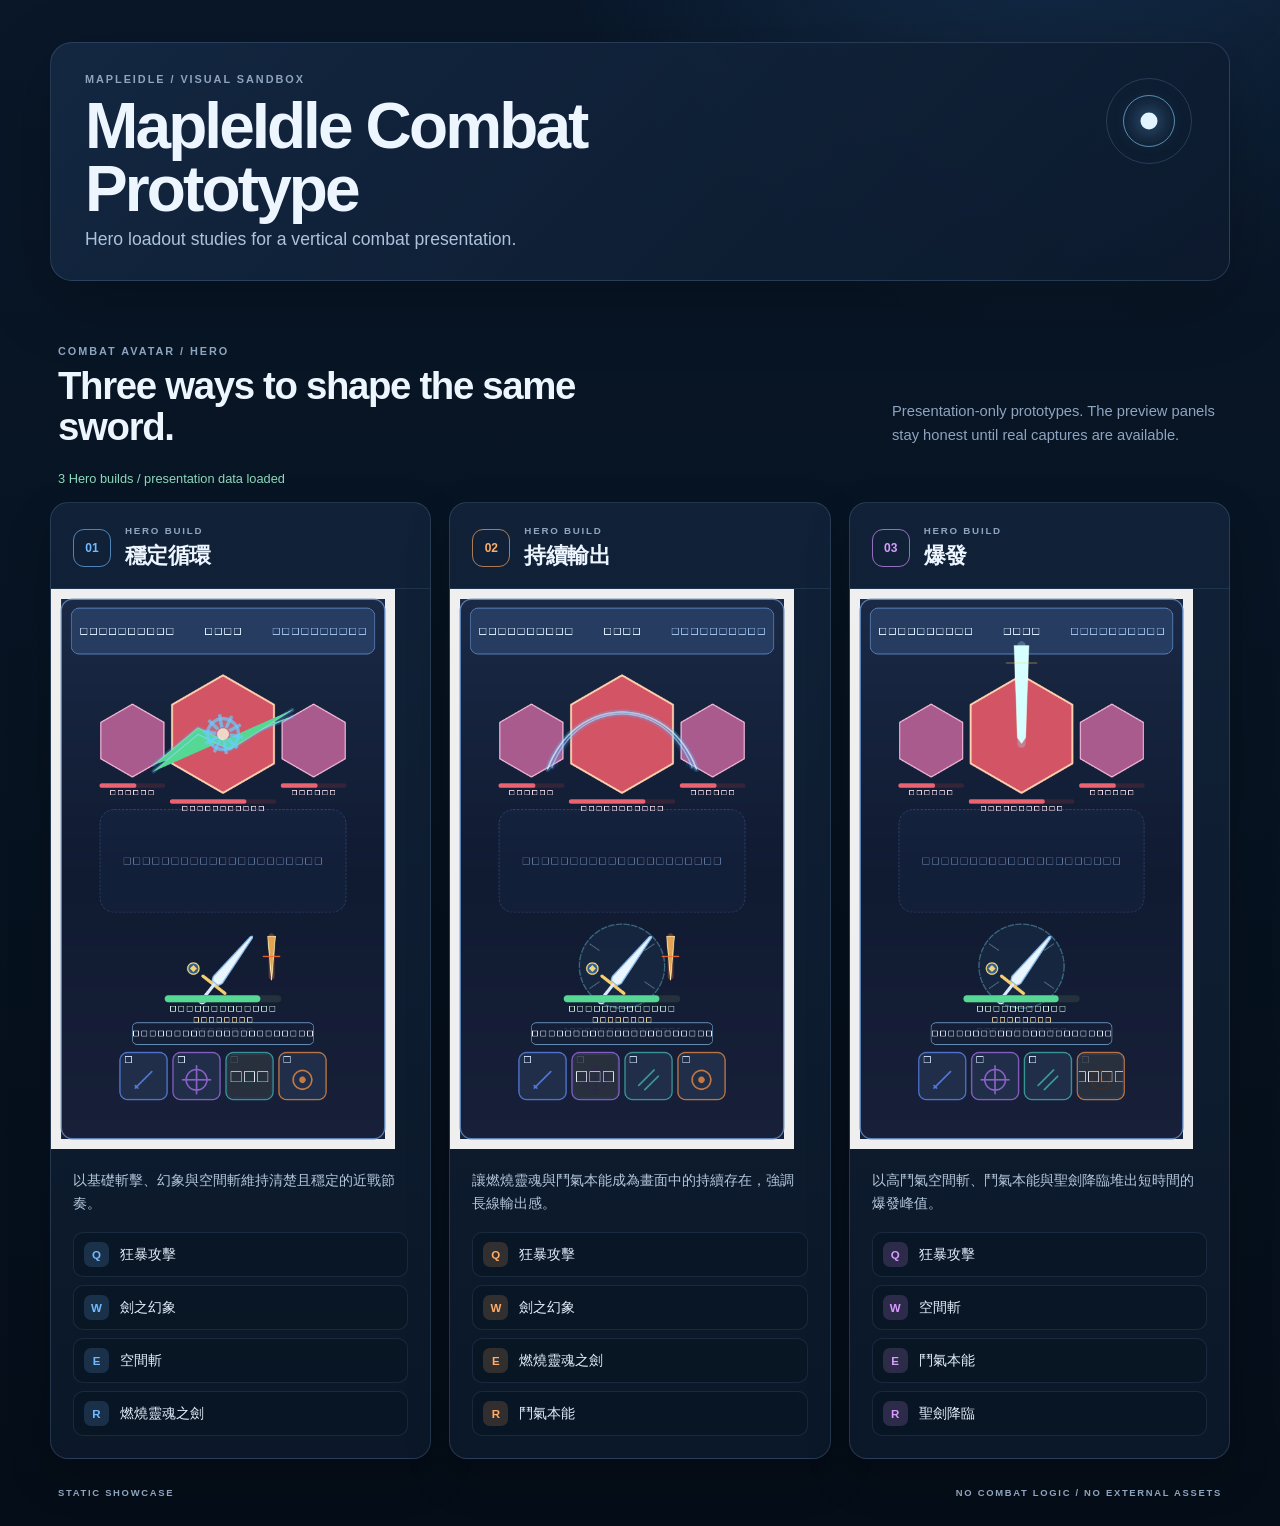
==== showcase/index.html @ f29780d3 "feat: add hero sandbox showcase and capture pipeline" ====
<!doctype html>
<html lang="zh-Hant">
  <head>
    <meta charset="utf-8">
    <meta name="viewport" content="width=device-width, initial-scale=1">
    <meta name="theme-color" content="#081321">
    <title>MapleIdle Combat Prototype</title>
    <link rel="stylesheet" href="./style.css">
  </head>
  <body>
    <main class="page-shell">
      <header class="site-header">
        <div>
          <p class="eyebrow">MAPLEIDLE / VISUAL SANDBOX</p>
          <h1>MapleIdle Combat Prototype</h1>
          <p class="lede">Hero loadout studies for a vertical combat presentation.</p>
        </div>
        <div class="header-mark" aria-hidden="true">
          <span class="mark-core"></span>
          <span class="mark-ring mark-ring-one"></span>
          <span class="mark-ring mark-ring-two"></span>
        </div>
      </header>

      <section class="showcase-intro" aria-labelledby="hero-heading">
        <div>
          <p class="section-kicker">COMBAT AVATAR / HERO</p>
          <h2 id="hero-heading">Three ways to shape the same sword.</h2>
        </div>
        <p class="intro-copy">Presentation-only prototypes. The preview panels stay honest until real captures are available.</p>
      </section>

      <p id="load-state" class="load-state" role="status">Loading build data…</p>
      <section id="build-grid" class="build-grid" aria-live="polite"></section>

      <footer class="site-footer">
        <span>STATIC SHOWCASE</span>
        <span>NO COMBAT LOGIC / NO EXTERNAL ASSETS</span>
      </footer>
    </main>

    <noscript>This showcase needs JavaScript enabled to load the Hero build data.</noscript>
    <script>
      const grid = document.querySelector("#build-grid");
      const loadState = document.querySelector("#load-state");

      function escapeHtml(value) {
        return String(value)
          .replaceAll("&", "&amp;")
          .replaceAll("<", "&lt;")
          .replaceAll(">", "&gt;")
          .replaceAll('"', "&quot;")
          .replaceAll("'", "&#039;");
      }

      function buildCard(build, index) {
        const titleId = `build-title-${index}`;
        const preview = build.preview || {};
        const previewPath = preview.path || "";
        const previewLabel = preview.label || "Preview capture pending";
        const skills = build.skills.map((skill) => `
          <li class="skill-row">
            <span class="skill-slot">${escapeHtml(skill.slot)}</span>
            <span class="skill-name">${escapeHtml(skill.name)}</span>
          </li>
        `).join("");

        const card = document.createElement("article");
        card.className = "build-card";
        card.style.setProperty("--accent", build.accent || "#75b8ff");
        card.setAttribute("aria-labelledby", titleId);
        card.innerHTML = `
          <div class="card-heading">
            <span class="build-index">0${index + 1}</span>
            <div>
              <p class="card-kicker">HERO BUILD</p>
              <h3 id="${titleId}">${escapeHtml(build.name)}</h3>
            </div>
          </div>
          <div class="preview-frame">
            <div class="preview-grid" aria-hidden="true"></div>
            ${previewPath
              ? `<img class="preview-image" src="${escapeHtml(previewPath)}" alt="${escapeHtml(build.name)} preview">
                 <div class="preview-placeholder preview-fallback" hidden>
                   <span class="preview-label">${escapeHtml(previewLabel)}</span>
                   <span class="preview-note">STATIC PREVIEW AREA</span>
                 </div>`
              : `<div class="preview-placeholder preview-fallback">
                   <span class="preview-label">${escapeHtml(previewLabel)}</span>
                   <span class="preview-note">STATIC PREVIEW AREA</span>
                 </div>`}
          </div>
          <div class="card-body">
            <p class="build-summary">${escapeHtml(build.summary)}</p>
            <ul class="skill-list" aria-label="${escapeHtml(build.name)} skills">${skills}</ul>
          </div>
        `;
        const previewImage = card.querySelector(".preview-image");
        const fallback = card.querySelector(".preview-fallback");
        if (previewImage && fallback) {
          previewImage.addEventListener("error", () => {
            previewImage.hidden = true;
            fallback.hidden = false;
          });
        }
        return card;
      }

      async function loadBuilds() {
        try {
          const response = await fetch("./data/hero.json", { cache: "no-store" });
          if (!response.ok) throw new Error(`HTTP ${response.status}`);
          const data = await response.json();
          if (!Array.isArray(data.builds)) throw new Error("Invalid build data");
          grid.replaceChildren(...data.builds.map(buildCard));
          loadState.textContent = `${data.builds.length} Hero builds / presentation data loaded`;
          loadState.classList.add("is-loaded");
        } catch (error) {
          loadState.textContent = "Build data could not be loaded.";
          loadState.classList.add("is-error");
          console.error("Showcase data load failed", error);
        }
      }

      loadBuilds();
    </script>
  </body>
</html>
---- showcase/style.css ----
:root {
  color-scheme: dark;
  --ink: #edf5ff;
  --muted: #8ea4bf;
  --panel: #101e31;
  --panel-raised: #142842;
  --line: rgba(133, 174, 220, 0.2);
  --page: #071321;
}

* {
  box-sizing: border-box;
}

html {
  min-width: 0;
  background: var(--page);
}

body {
  min-width: 0;
  margin: 0;
  overflow-x: hidden;
  background:
    radial-gradient(circle at 82% -12%, rgba(53, 111, 173, 0.28), transparent 32rem),
    linear-gradient(180deg, #091729 0%, var(--page) 48%, #050d18 100%);
  color: var(--ink);
  font-family: "Segoe UI", "Noto Sans TC", Arial, sans-serif;
}

button,
a {
  font: inherit;
}

.page-shell {
  width: min(1180px, calc(100% - 40px));
  margin: 0 auto;
  padding: 42px 0 28px;
}

.site-header {
  display: flex;
  align-items: flex-start;
  justify-content: space-between;
  gap: 28px;
  padding: 30px 34px;
  border: 1px solid var(--line);
  border-radius: 22px;
  background: linear-gradient(135deg, rgba(20, 40, 66, 0.95), rgba(12, 26, 45, 0.88));
  box-shadow: 0 20px 70px rgba(0, 0, 0, 0.24);
}

.eyebrow,
.section-kicker,
.card-kicker,
.preview-note,
.site-footer {
  margin: 0;
  color: var(--muted);
  font-size: 0.68rem;
  font-weight: 700;
  letter-spacing: 0.18em;
  text-transform: uppercase;
}

h1,
h2,
h3,
p {
  margin-top: 0;
}

h1 {
  max-width: 760px;
  margin: 10px 0 9px;
  font-size: clamp(2rem, 5vw, 4.25rem);
  line-height: 0.98;
  letter-spacing: -0.045em;
}

.lede {
  margin-bottom: 0;
  color: #aec2dc;
  font-size: clamp(0.95rem, 1.8vw, 1.1rem);
}

.header-mark {
  position: relative;
  flex: 0 0 92px;
  width: 92px;
  height: 92px;
  margin-top: 2px;
}

.mark-core,
.mark-ring {
  position: absolute;
  inset: 50% auto auto 50%;
  display: block;
  border-radius: 50%;
  transform: translate(-50%, -50%);
}

.mark-core {
  width: 17px;
  height: 17px;
  background: #e4f4ff;
  box-shadow: 0 0 24px #79c7ff;
}

.mark-ring {
  border: 1px solid rgba(133, 210, 255, 0.6);
}

.mark-ring-one {
  width: 52px;
  height: 52px;
}

.mark-ring-two {
  width: 86px;
  height: 86px;
  border-color: rgba(133, 174, 220, 0.22);
}

.showcase-intro {
  display: flex;
  align-items: end;
  justify-content: space-between;
  gap: 28px;
  padding: 64px 8px 24px;
}

.showcase-intro h2 {
  max-width: 620px;
  margin: 9px 0 0;
  font-size: clamp(1.55rem, 3vw, 2.5rem);
  line-height: 1.05;
  letter-spacing: -0.035em;
}

.intro-copy {
  max-width: 330px;
  margin: 0;
  color: var(--muted);
  font-size: 0.92rem;
  line-height: 1.6;
}

.load-state {
  min-height: 1.2em;
  margin: 0 8px 16px;
  color: #8ba6c3;
  font-size: 0.8rem;
}

.load-state.is-loaded {
  color: #8dd8bb;
}

.load-state.is-error {
  color: #ff9c9c;
}

.build-grid {
  display: grid;
  grid-template-columns: repeat(3, minmax(0, 1fr));
  gap: 18px;
}

.build-card {
  --accent: #75b8ff;
  min-width: 0;
  overflow: hidden;
  border: 1px solid var(--line);
  border-radius: 18px;
  background: linear-gradient(180deg, rgba(17, 34, 57, 0.98), rgba(11, 24, 41, 0.98));
  box-shadow: 0 18px 45px rgba(0, 0, 0, 0.18);
}

.card-heading {
  display: flex;
  align-items: center;
  gap: 14px;
  padding: 22px 22px 18px;
  border-bottom: 1px solid rgba(133, 174, 220, 0.13);
}

.build-index {
  display: grid;
  width: 38px;
  height: 38px;
  flex: 0 0 38px;
  place-items: center;
  border: 1px solid color-mix(in srgb, var(--accent) 65%, transparent);
  border-radius: 11px;
  color: var(--accent);
  font-size: 0.75rem;
  font-weight: 800;
}

.card-kicker {
  margin-bottom: 5px;
  font-size: 0.61rem;
}

.card-heading h3 {
  margin: 0;
  font-size: 1.35rem;
  letter-spacing: -0.025em;
}

.preview-frame {
  position: relative;
  display: grid;
  aspect-ratio: 540 / 880;
  max-height: 560px;
  place-items: center;
  isolation: isolate;
  overflow: hidden;
  background:
    linear-gradient(180deg, rgba(9, 22, 38, 0.1), rgba(6, 15, 27, 0.72)),
    radial-gradient(circle at 50% 46%, color-mix(in srgb, var(--accent) 17%, transparent), transparent 45%),
    #0a1728;
}

.preview-image {
  display: block;
  width: 100%;
  height: 100%;
  object-fit: contain;
}

.preview-grid {
  position: absolute;
  inset: 0;
  z-index: -1;
  opacity: 0.38;
  background-image:
    linear-gradient(rgba(146, 196, 238, 0.1) 1px, transparent 1px),
    linear-gradient(90deg, rgba(146, 196, 238, 0.1) 1px, transparent 1px);
  background-size: 28px 28px;
  mask-image: linear-gradient(180deg, transparent, #000 28%, #000 72%, transparent);
}

.preview-placeholder {
  display: grid;
  gap: 9px;
  padding: 18px;
  color: #dbeeff;
  text-align: center;
}

.preview-label {
  color: var(--accent);
  font-size: 1.05rem;
  font-weight: 700;
}

.card-body {
  padding: 20px 22px 22px;
}

.build-summary {
  min-height: 3.1em;
  margin-bottom: 18px;
  color: #b5c7dc;
  font-size: 0.9rem;
  line-height: 1.55;
}

.skill-list {
  display: grid;
  gap: 8px;
  padding: 0;
  margin: 0;
  list-style: none;
}

.skill-row {
  display: flex;
  align-items: center;
  gap: 11px;
  min-width: 0;
  padding: 9px 10px;
  border: 1px solid rgba(133, 174, 220, 0.13);
  border-radius: 10px;
  background: rgba(8, 19, 33, 0.48);
}

.skill-slot {
  display: grid;
  width: 25px;
  height: 25px;
  flex: 0 0 25px;
  place-items: center;
  border-radius: 7px;
  background: color-mix(in srgb, var(--accent) 17%, transparent);
  color: var(--accent);
  font-size: 0.72rem;
  font-weight: 800;
}

.skill-name {
  min-width: 0;
  overflow: hidden;
  color: #e4effd;
  font-size: 0.9rem;
  text-overflow: ellipsis;
  white-space: nowrap;
}

.site-footer {
  display: flex;
  justify-content: space-between;
  gap: 20px;
  padding: 28px 8px 0;
  font-size: 0.59rem;
}

noscript {
  display: block;
  width: min(1180px, calc(100% - 40px));
  margin: 12px auto;
  color: #ffb2b2;
}

@media (max-width: 960px) {
  .build-grid {
    grid-template-columns: repeat(2, minmax(0, 1fr));
  }
}

@media (max-width: 640px) {
  .page-shell {
    width: min(calc(100% - 24px), 520px);
    padding-top: 18px;
  }

  .site-header {
    min-height: 210px;
    padding: 24px 22px;
  }

  .header-mark {
    position: absolute;
    right: 30px;
    top: 26px;
    opacity: 0.68;
    transform: scale(0.72);
    transform-origin: top right;
  }

  .site-header h1,
  .site-header .lede {
    max-width: 78%;
  }

  .showcase-intro {
    display: block;
    padding: 42px 4px 22px;
  }

  .intro-copy {
    margin-top: 16px;
  }

  .build-grid {
    grid-template-columns: minmax(0, 1fr);
  }

  .preview-frame {
    max-height: 560px;
  }

  .site-footer {
    display: grid;
    gap: 8px;
    line-height: 1.4;
  }
}
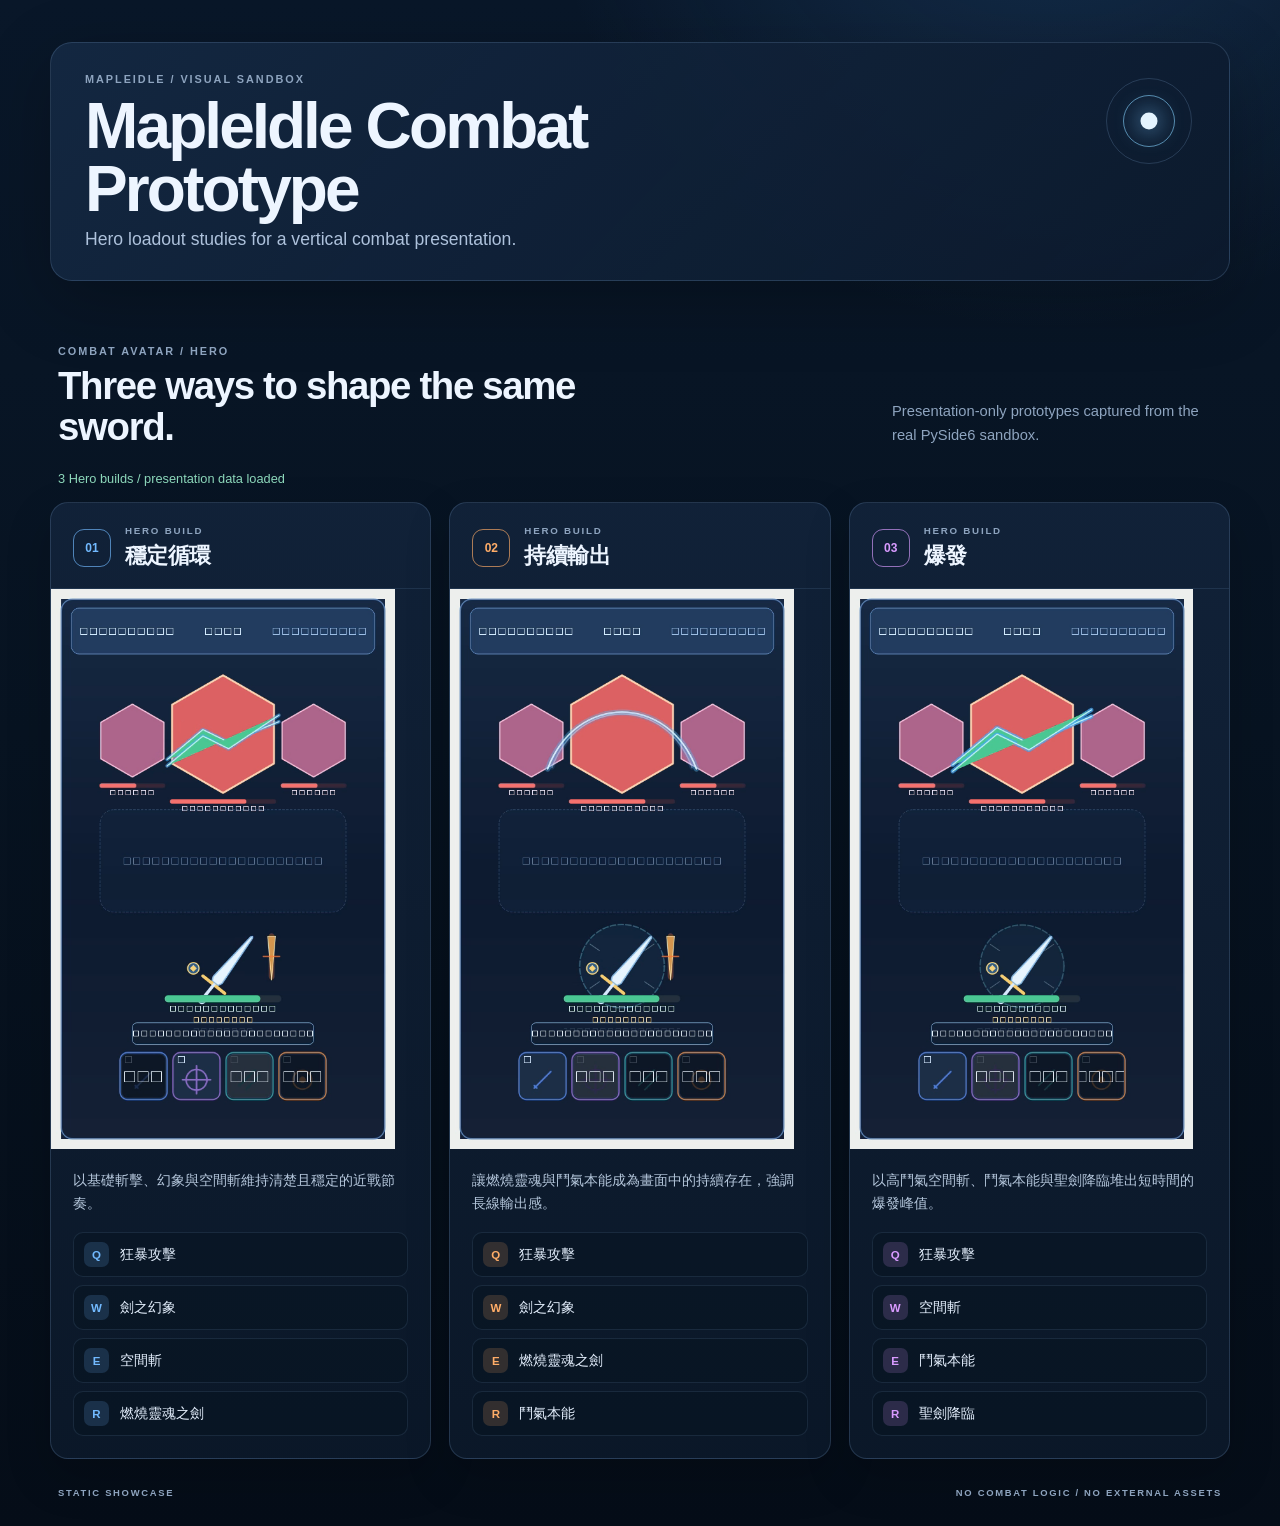
==== commit 50618520: "feat: add animated hero combat showcase" ====
--- a/showcase/index.html
+++ b/showcase/index.html
@@ -27,7 +27,7 @@
           <p class="section-kicker">COMBAT AVATAR / HERO</p>
           <h2 id="hero-heading">Three ways to shape the same sword.</h2>
         </div>
-        <p class="intro-copy">Presentation-only prototypes. The preview panels stay honest until real captures are available.</p>
+        <p class="intro-copy">Presentation-only prototypes captured from the real PySide6 sandbox.</p>
       </section>
 
       <p id="load-state" class="load-state" role="status">Loading build data…</p>
@@ -56,7 +56,8 @@
       function buildCard(build, index) {
         const titleId = `build-title-${index}`;
         const preview = build.preview || {};
-        const previewPath = preview.path || "";
+        const previewVideo = build.previewVideo || preview.video || "";
+        const previewPoster = build.previewPoster || preview.poster || preview.path || "";
         const previewLabel = preview.label || "Preview capture pending";
         const skills = build.skills.map((skill) => `
           <li class="skill-row">
@@ -79,27 +80,40 @@
           </div>
           <div class="preview-frame">
             <div class="preview-grid" aria-hidden="true"></div>
-            ${previewPath
-              ? `<img class="preview-image" src="${escapeHtml(previewPath)}" alt="${escapeHtml(build.name)} preview">
-                 <div class="preview-placeholder preview-fallback" hidden>
-                   <span class="preview-label">${escapeHtml(previewLabel)}</span>
-                   <span class="preview-note">STATIC PREVIEW AREA</span>
-                 </div>`
-              : `<div class="preview-placeholder preview-fallback">
-                   <span class="preview-label">${escapeHtml(previewLabel)}</span>
-                   <span class="preview-note">STATIC PREVIEW AREA</span>
-                 </div>`}
+            ${previewVideo
+              ? `<video class="preview-video" autoplay muted loop playsinline preload="metadata"${previewPoster ? ` poster="${escapeHtml(previewPoster)}"` : ""} aria-label="${escapeHtml(build.name)} animated preview">
+                   <source src="${escapeHtml(previewVideo)}" type="video/webm">
+                 </video>`
+              : ""}
+            ${previewPoster
+              ? `<img class="preview-image preview-poster"${previewVideo ? " hidden" : ""} src="${escapeHtml(previewPoster)}" alt="${escapeHtml(build.name)} preview">`
+              : ""}
+            <div class="preview-placeholder preview-fallback"${previewVideo || previewPoster ? " hidden" : ""}>
+              <span class="preview-label">${escapeHtml(previewLabel)}</span>
+              <span class="preview-note">STATIC PREVIEW AREA</span>
+            </div>
           </div>
           <div class="card-body">
             <p class="build-summary">${escapeHtml(build.summary)}</p>
             <ul class="skill-list" aria-label="${escapeHtml(build.name)} skills">${skills}</ul>
           </div>
         `;
-        const previewImage = card.querySelector(".preview-image");
+        const previewVideoElement = card.querySelector(".preview-video");
+        const previewPosterElement = card.querySelector(".preview-poster");
         const fallback = card.querySelector(".preview-fallback");
-        if (previewImage && fallback) {
-          previewImage.addEventListener("error", () => {
-            previewImage.hidden = true;
+        if (previewVideoElement) {
+          previewVideoElement.addEventListener("error", () => {
+            previewVideoElement.hidden = true;
+            if (previewPosterElement) {
+              previewPosterElement.hidden = false;
+            } else if (fallback) {
+              fallback.hidden = false;
+            }
+          });
+        }
+        if (previewPosterElement && fallback) {
+          previewPosterElement.addEventListener("error", () => {
+            previewPosterElement.hidden = true;
             fallback.hidden = false;
           });
         }
--- a/showcase/style.css
+++ b/showcase/style.css
@@ -225,6 +225,7 @@
     #0a1728;
 }
 
+.preview-video,
 .preview-image {
   display: block;
   width: 100%;
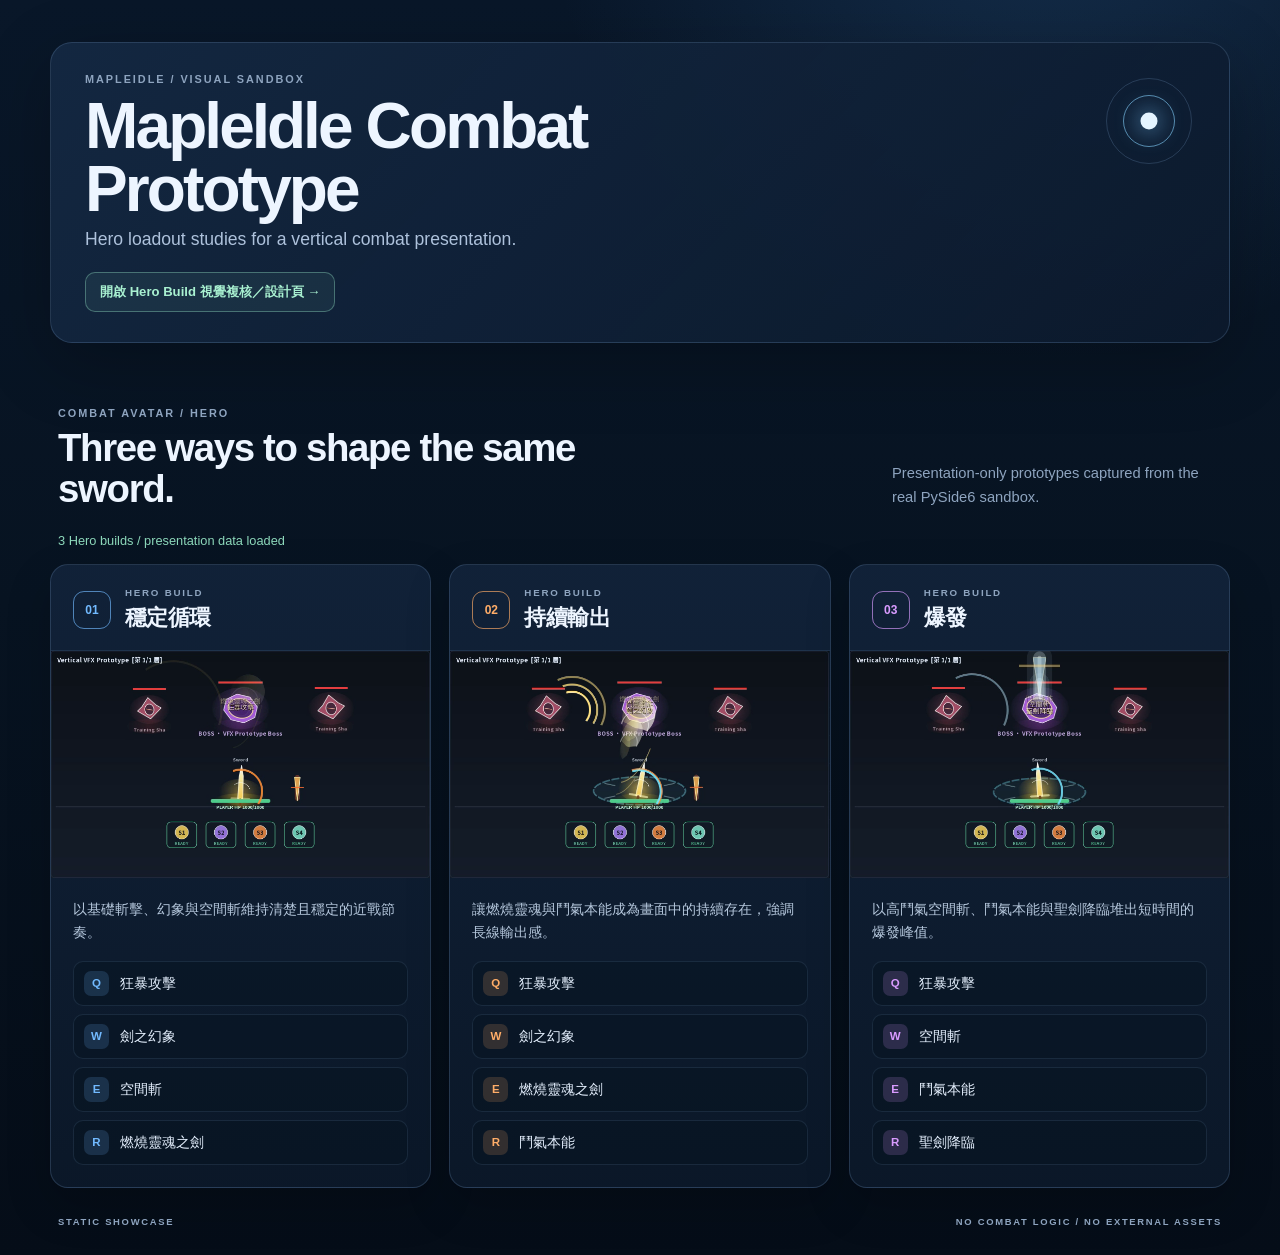
==== commit fffaa9ba: "feat: add hero build visual review showcase" ====
--- a/showcase/index.html
+++ b/showcase/index.html
@@ -14,6 +14,7 @@
           <p class="eyebrow">MAPLEIDLE / VISUAL SANDBOX</p>
           <h1>MapleIdle Combat Prototype</h1>
           <p class="lede">Hero loadout studies for a vertical combat presentation.</p>
+          <a class="review-link" href="./review/">開啟 Hero Build 視覺複核／設計頁 →</a>
         </div>
         <div class="header-mark" aria-hidden="true">
           <span class="mark-core"></span>
--- a/showcase/style.css
+++ b/showcase/style.css
@@ -85,6 +85,27 @@
   font-size: clamp(0.95rem, 1.8vw, 1.1rem);
 }
 
+.review-link {
+  display: inline-flex;
+  margin-top: 22px;
+  padding: 10px 14px;
+  border: 1px solid rgba(141, 216, 187, 0.4);
+  border-radius: 10px;
+  background: rgba(141, 216, 187, 0.08);
+  color: #a9f1d1;
+  font-size: 0.82rem;
+  font-weight: 700;
+  text-decoration: none;
+  transition: background 160ms ease, border-color 160ms ease, transform 160ms ease;
+}
+
+.review-link:hover,
+.review-link:focus-visible {
+  border-color: rgba(141, 216, 187, 0.82);
+  background: rgba(141, 216, 187, 0.16);
+  transform: translateY(-1px);
+}
+
 .header-mark {
   position: relative;
   flex: 0 0 92px;
@@ -214,7 +235,8 @@
 .preview-frame {
   position: relative;
   display: grid;
-  aspect-ratio: 540 / 880;
+  /* Keep the complete formal main Gallery arena visible. */
+  aspect-ratio: 736 / 440;
   max-height: 560px;
   place-items: center;
   isolation: isolate;
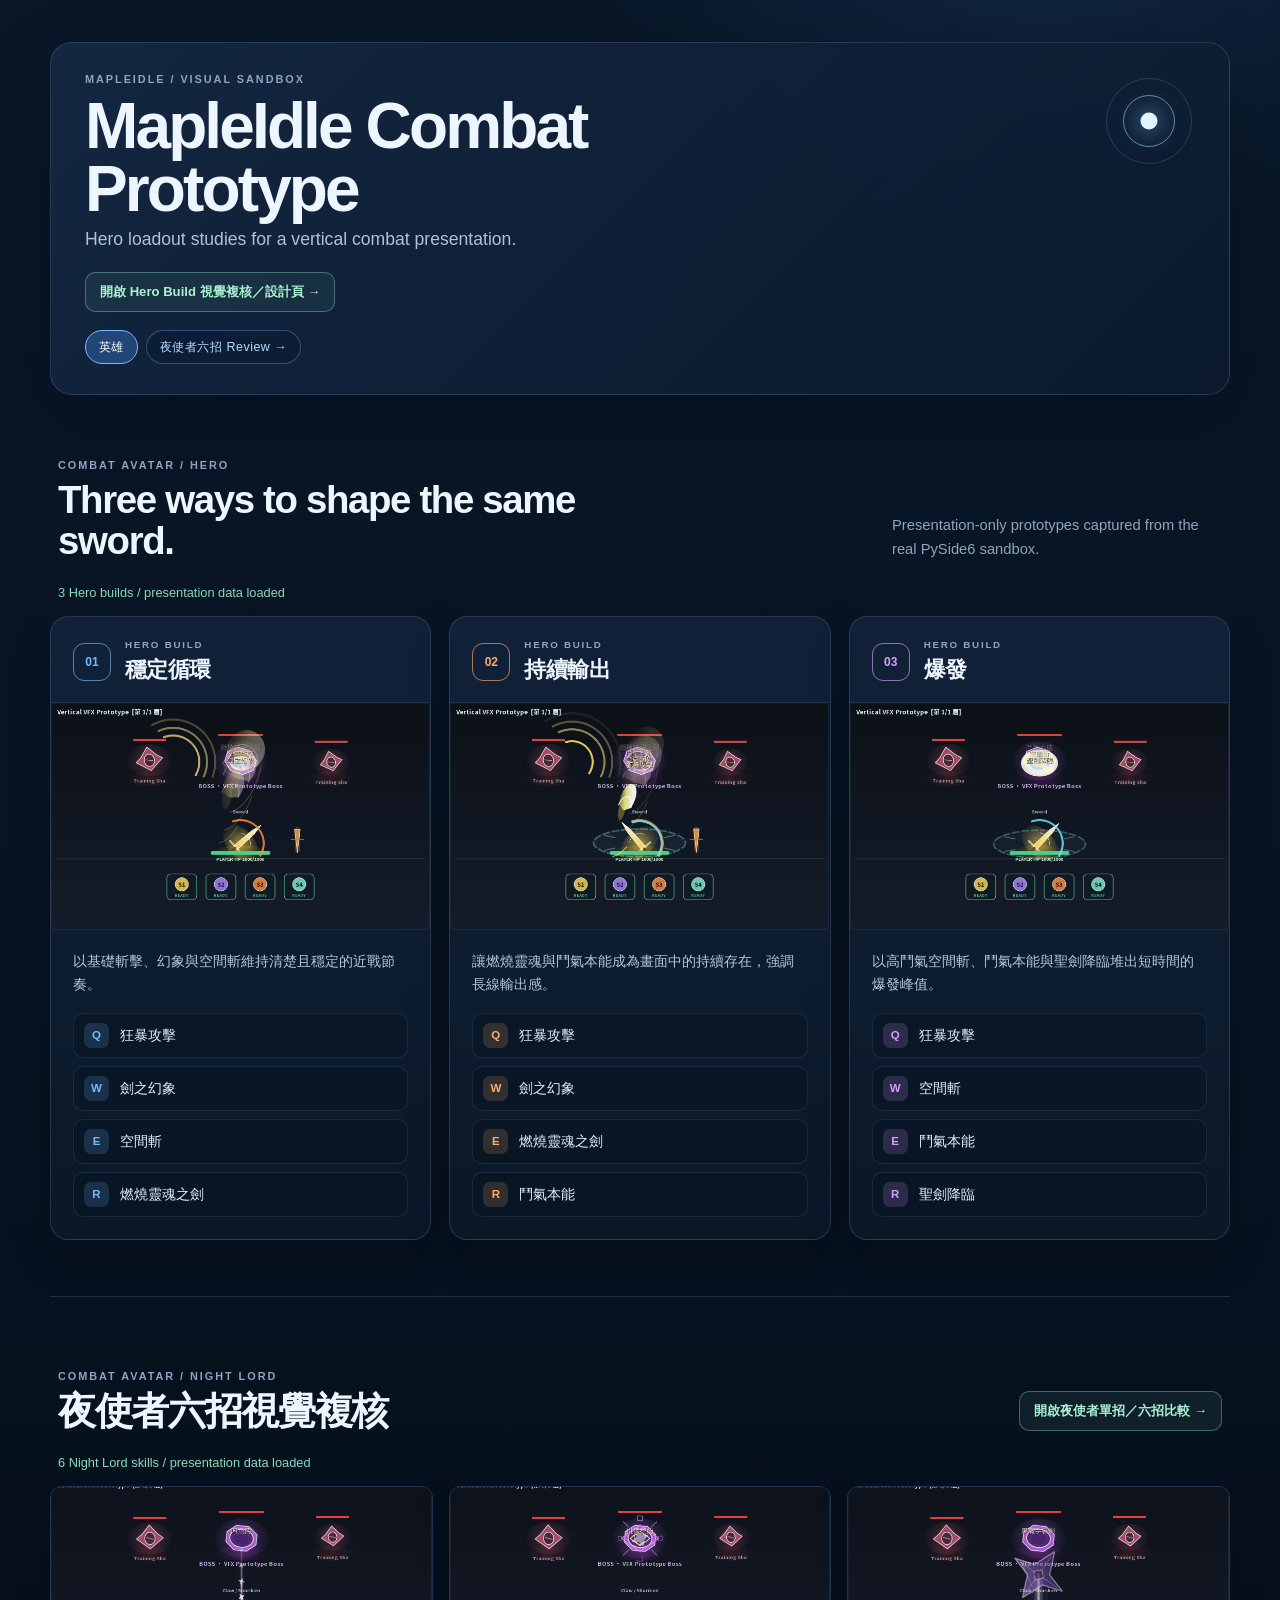
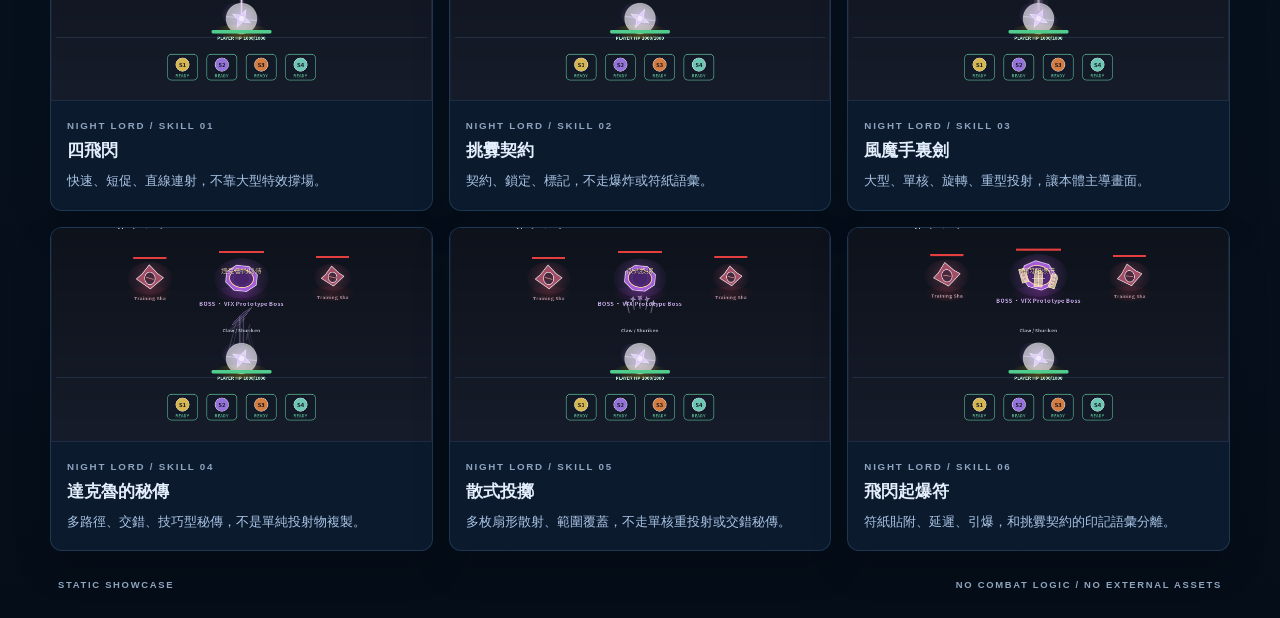
==== commit 032909dd: "feat: add night lord visual review showcase" ====
--- a/showcase/index.html
+++ b/showcase/index.html
@@ -15,6 +15,10 @@
           <h1>MapleIdle Combat Prototype</h1>
           <p class="lede">Hero loadout studies for a vertical combat presentation.</p>
           <a class="review-link" href="./review/">開啟 Hero Build 視覺複核／設計頁 →</a>
+          <nav class="career-switcher" aria-label="職業展示">
+            <a class="career-tab is-active" href="./index.html" aria-current="page">英雄</a>
+            <a class="career-tab" href="./review/?class=night_lord">夜使者六招 Review →</a>
+          </nav>
         </div>
         <div class="header-mark" aria-hidden="true">
           <span class="mark-core"></span>
@@ -33,6 +37,18 @@
 
       <p id="load-state" class="load-state" role="status">Loading build data…</p>
       <section id="build-grid" class="build-grid" aria-live="polite"></section>
+
+      <section class="night-lord-entry" aria-labelledby="night-lord-heading">
+        <div class="showcase-intro">
+          <div>
+            <p class="section-kicker">COMBAT AVATAR / NIGHT LORD</p>
+            <h2 id="night-lord-heading">夜使者六招視覺複核</h2>
+          </div>
+          <a class="review-link" href="./review/?class=night_lord">開啟夜使者單招／六招比較 →</a>
+        </div>
+        <p id="night-lord-load-state" class="load-state" role="status">Loading Night Lord skill data…</p>
+        <div id="night-lord-skill-grid" class="skill-entry-grid" aria-live="polite"></div>
+      </section>
 
       <footer class="site-footer">
         <span>STATIC SHOWCASE</span>
@@ -44,6 +60,8 @@
     <script>
       const grid = document.querySelector("#build-grid");
       const loadState = document.querySelector("#load-state");
+      const nightLordGrid = document.querySelector("#night-lord-skill-grid");
+      const nightLordLoadState = document.querySelector("#night-lord-load-state");
 
       function escapeHtml(value) {
         return String(value)
@@ -52,6 +70,11 @@
           .replaceAll(">", "&gt;")
           .replaceAll('"', "&quot;")
           .replaceAll("'", "&#039;");
+      }
+
+      function showcaseAsset(path) {
+        if (!path) return "";
+        return path.startsWith("assets/") ? `./${path}` : path;
       }
 
       function buildCard(build, index) {
@@ -137,7 +160,46 @@
         }
       }
 
+      function nightLordCard(skill, index) {
+        const preview = skill.preview || {};
+        const poster = showcaseAsset(preview.poster || "");
+        const titleId = `night-lord-title-${index}`;
+        const reviewUrl = `./review/?class=night_lord&mode=single&build=${encodeURIComponent(skill.id)}`;
+        const card = document.createElement("article");
+        card.className = "skill-entry-card";
+        card.innerHTML = `
+          <a class="skill-entry-link" href="${reviewUrl}" aria-labelledby="${titleId}">
+            <div class="skill-entry-media">
+              ${poster ? `<img src="${escapeHtml(poster)}" alt="${escapeHtml(preview.alt || skill.name)}">` : ""}
+            </div>
+            <div class="skill-entry-body">
+              <span class="card-kicker">NIGHT LORD / SKILL 0${index + 1}</span>
+              <h3 id="${titleId}">${escapeHtml(skill.name)}</h3>
+              <p>${escapeHtml(skill.visualGoal)}</p>
+            </div>
+          </a>
+        `;
+        return card;
+      }
+
+      async function loadNightLordReview() {
+        try {
+          const response = await fetch("./data/night_lord_review.json", { cache: "no-store" });
+          if (!response.ok) throw new Error(`HTTP ${response.status}`);
+          const data = await response.json();
+          if (!Array.isArray(data.skills) || data.skills.length !== 6) throw new Error("Invalid Night Lord skill data");
+          nightLordGrid.replaceChildren(...data.skills.map(nightLordCard));
+          nightLordLoadState.textContent = `${data.skills.length} Night Lord skills / presentation data loaded`;
+          nightLordLoadState.classList.add("is-loaded");
+        } catch (error) {
+          nightLordLoadState.textContent = "Night Lord skill data could not be loaded.";
+          nightLordLoadState.classList.add("is-error");
+          console.error("Night Lord showcase data load failed", error);
+        }
+      }
+
       loadBuilds();
+      loadNightLordReview();
     </script>
   </body>
 </html>
--- a/showcase/style.css
+++ b/showcase/style.css
@@ -349,6 +349,108 @@
   color: #ffb2b2;
 }
 
+.career-switcher {
+  display: flex;
+  flex-wrap: wrap;
+  gap: 8px;
+  margin-top: 18px;
+}
+
+.career-tab {
+  display: inline-flex;
+  align-items: center;
+  min-height: 34px;
+  padding: 7px 13px;
+  border: 1px solid rgba(117, 184, 255, 0.34);
+  border-radius: 999px;
+  color: #b9d9ff;
+  font-size: 0.78rem;
+  letter-spacing: 0.04em;
+  text-decoration: none;
+  background: rgba(11, 29, 52, 0.74);
+}
+
+.career-tab:hover,
+.career-tab.is-active {
+  border-color: #75b8ff;
+  color: #ffffff;
+  background: rgba(38, 76, 128, 0.86);
+}
+
+.night-lord-entry {
+  margin-top: 56px;
+  padding-top: 8px;
+  border-top: 1px solid rgba(117, 184, 255, 0.18);
+}
+
+.skill-entry-grid {
+  display: grid;
+  grid-template-columns: repeat(3, minmax(0, 1fr));
+  gap: 16px;
+}
+
+.skill-entry-card {
+  overflow: hidden;
+  border: 1px solid rgba(117, 184, 255, 0.18);
+  border-radius: 12px;
+  background: rgba(13, 28, 48, 0.9);
+  box-shadow: 0 16px 38px rgba(0, 0, 0, 0.16);
+}
+
+.skill-entry-link {
+  display: block;
+  color: inherit;
+  text-decoration: none;
+}
+
+.skill-entry-link:hover h3 {
+  color: #ffffff;
+}
+
+.skill-entry-media {
+  aspect-ratio: 16 / 9;
+  overflow: hidden;
+  border-bottom: 1px solid rgba(117, 184, 255, 0.15);
+  background: #0a1424;
+}
+
+.skill-entry-media img {
+  display: block;
+  width: 100%;
+  height: 100%;
+  object-fit: cover;
+  object-position: center;
+}
+
+.skill-entry-body {
+  padding: 14px 16px 17px;
+}
+
+.skill-entry-body h3 {
+  margin: 7px 0 8px;
+  color: #e4effd;
+  font-size: 1.04rem;
+}
+
+.skill-entry-body p {
+  margin: 0;
+  color: #a9c4e5;
+  font-size: 0.84rem;
+  line-height: 1.65;
+}
+
+@media (max-width: 960px) {
+  .skill-entry-grid {
+    grid-template-columns: repeat(2, minmax(0, 1fr));
+  }
+}
+
+@media (max-width: 640px) {
+  .skill-entry-grid {
+    grid-template-columns: minmax(0, 1fr);
+  }
+}
+
 @media (max-width: 960px) {
   .build-grid {
     grid-template-columns: repeat(2, minmax(0, 1fr));
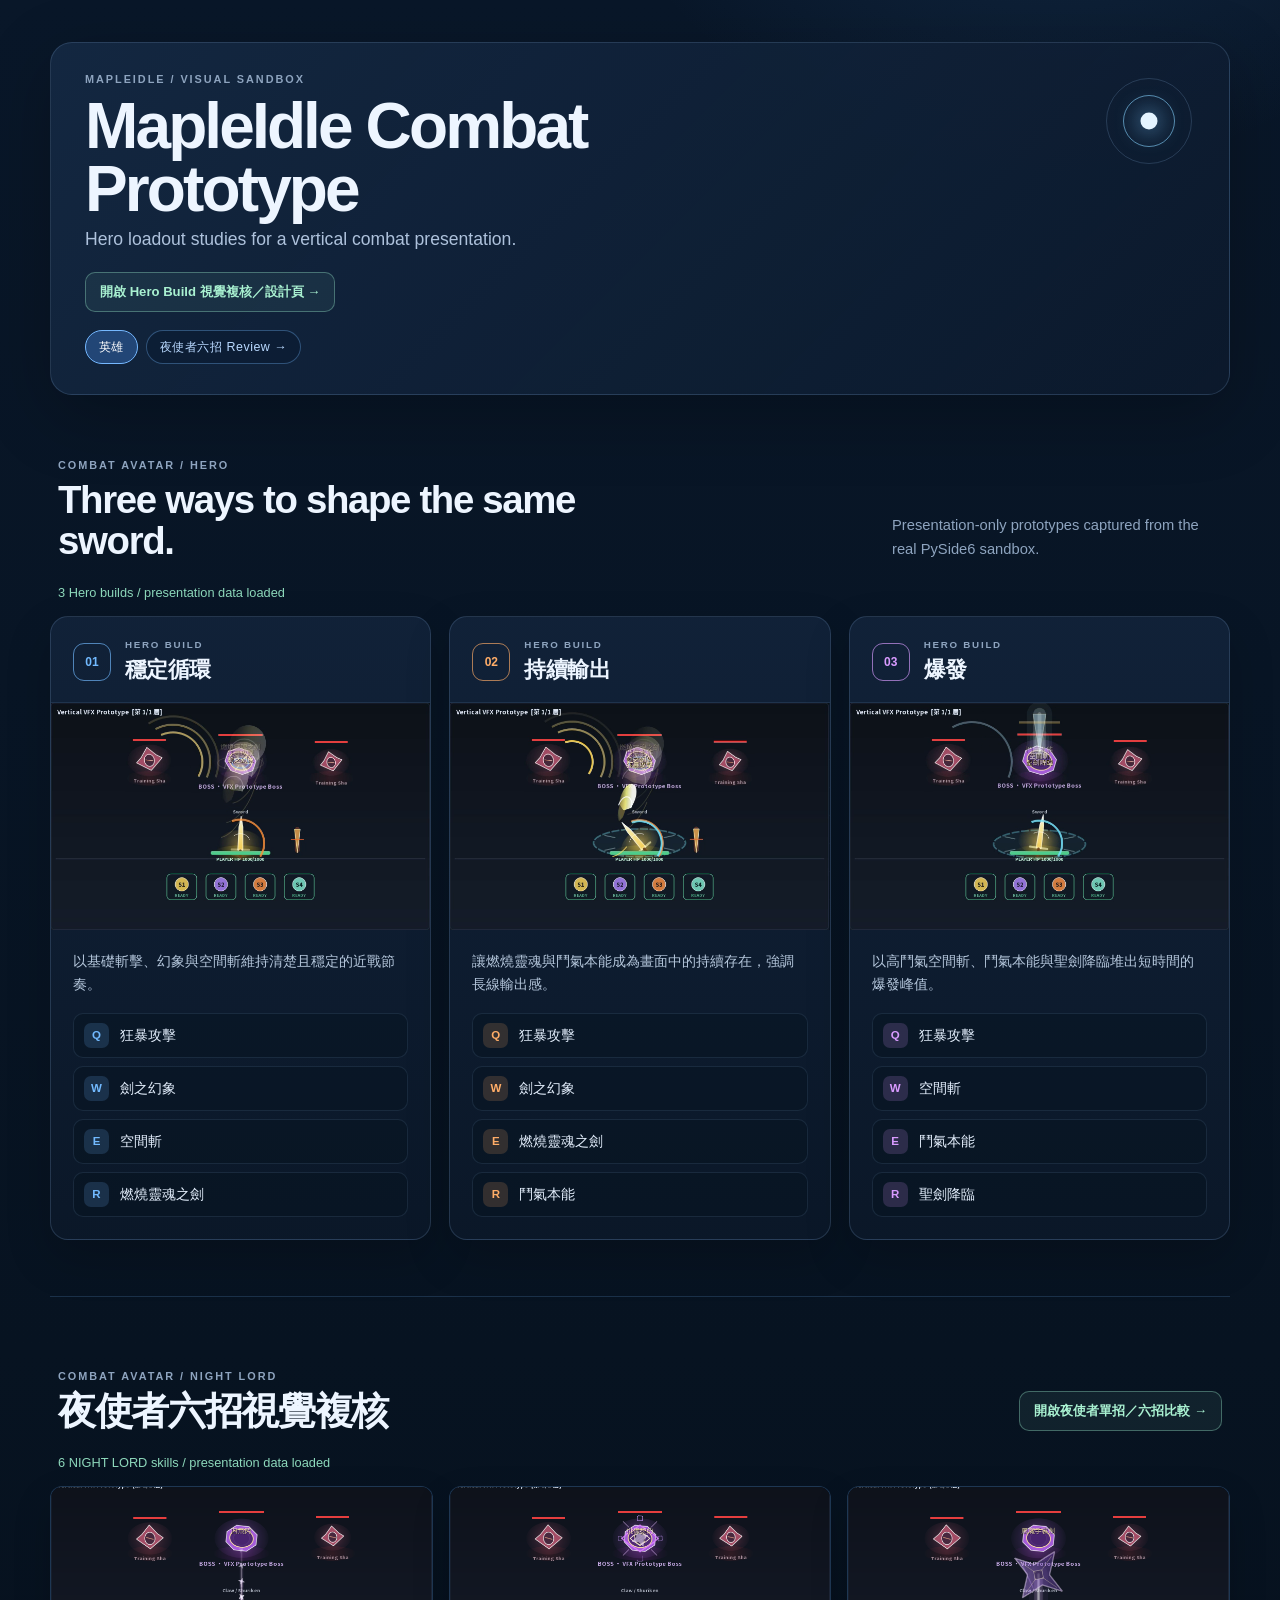
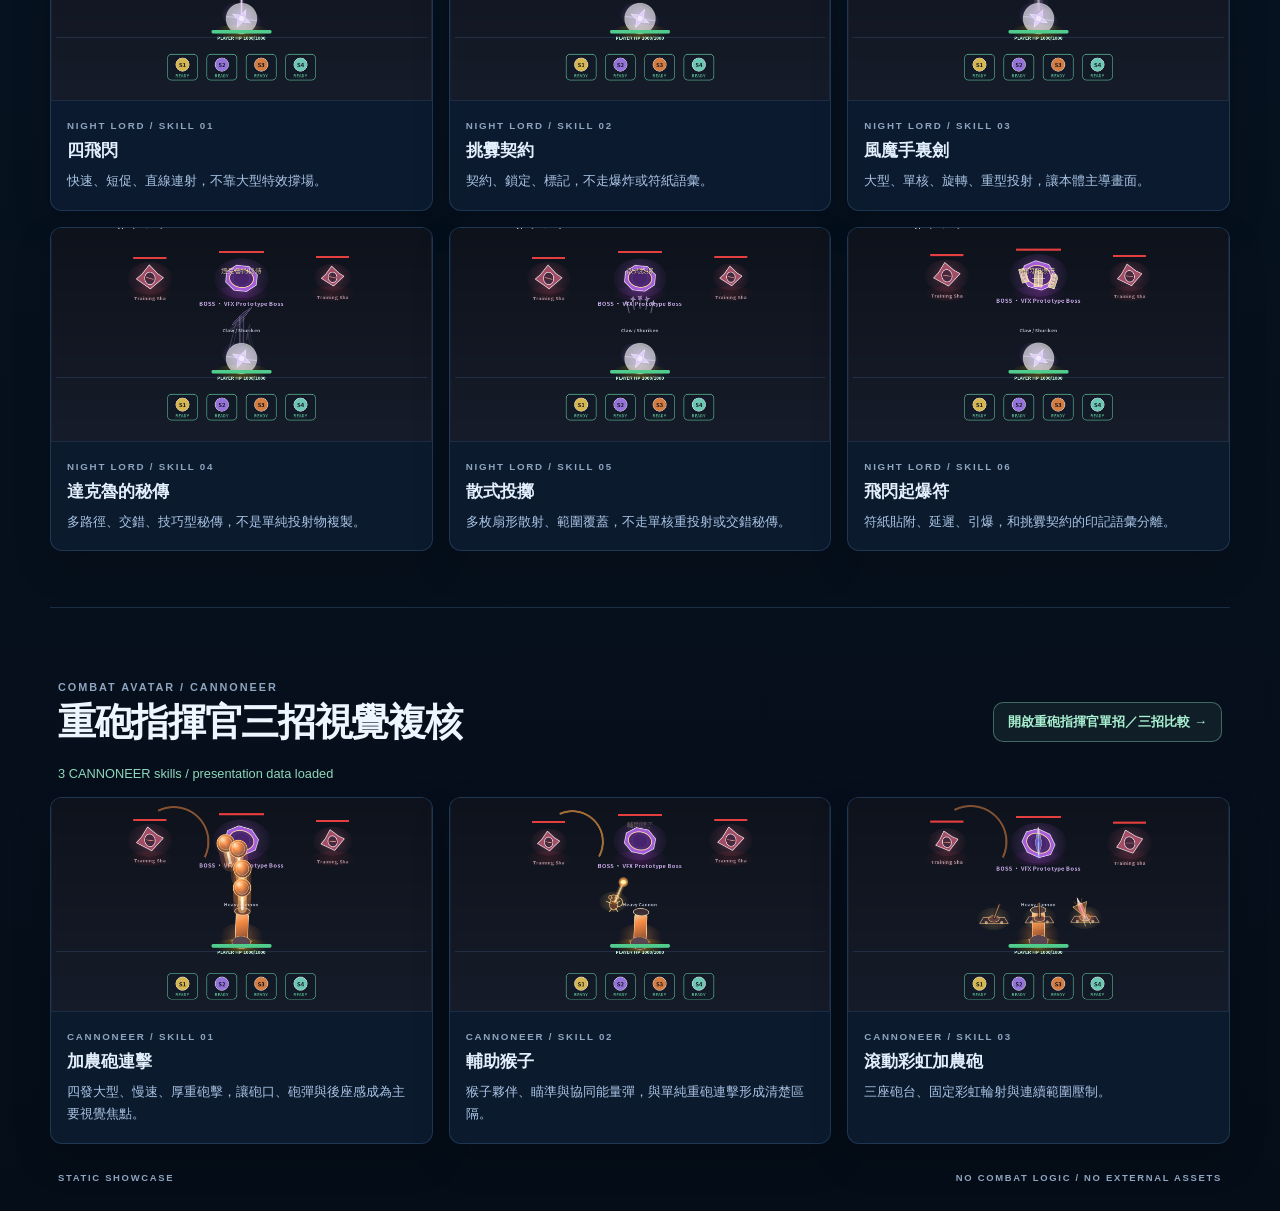
==== commit fe151817: "feat: add Cannoneer VFX review showcase Add data-driven review metadata and capture assets for canno" ====
--- a/showcase/index.html
+++ b/showcase/index.html
@@ -50,6 +50,18 @@
         <div id="night-lord-skill-grid" class="skill-entry-grid" aria-live="polite"></div>
       </section>
 
+      <section class="night-lord-entry" aria-labelledby="cannoneer-heading">
+        <div class="showcase-intro">
+          <div>
+            <p class="section-kicker">COMBAT AVATAR / CANNONEER</p>
+            <h2 id="cannoneer-heading">重砲指揮官三招視覺複核</h2>
+          </div>
+          <a class="review-link" href="./review/?class=cannoneer">開啟重砲指揮官單招／三招比較 →</a>
+        </div>
+        <p id="cannoneer-load-state" class="load-state" role="status">Loading Cannoneer skill data…</p>
+        <div id="cannoneer-skill-grid" class="skill-entry-grid" aria-live="polite"></div>
+      </section>
+
       <footer class="site-footer">
         <span>STATIC SHOWCASE</span>
         <span>NO COMBAT LOGIC / NO EXTERNAL ASSETS</span>
@@ -62,6 +74,8 @@
       const loadState = document.querySelector("#load-state");
       const nightLordGrid = document.querySelector("#night-lord-skill-grid");
       const nightLordLoadState = document.querySelector("#night-lord-load-state");
+      const cannoneerGrid = document.querySelector("#cannoneer-skill-grid");
+      const cannoneerLoadState = document.querySelector("#cannoneer-load-state");
 
       function escapeHtml(value) {
         return String(value)
@@ -160,11 +174,11 @@
         }
       }
 
-      function nightLordCard(skill, index) {
+      function skillEntryCard(skill, index, classId, classLabel) {
         const preview = skill.preview || {};
         const poster = showcaseAsset(preview.poster || "");
-        const titleId = `night-lord-title-${index}`;
-        const reviewUrl = `./review/?class=night_lord&mode=single&build=${encodeURIComponent(skill.id)}`;
+        const titleId = `${classId}-title-${index}`;
+        const reviewUrl = `./review/?class=${classId}&mode=single&build=${encodeURIComponent(skill.id)}`;
         const card = document.createElement("article");
         card.className = "skill-entry-card";
         card.innerHTML = `
@@ -173,7 +187,7 @@
               ${poster ? `<img src="${escapeHtml(poster)}" alt="${escapeHtml(preview.alt || skill.name)}">` : ""}
             </div>
             <div class="skill-entry-body">
-              <span class="card-kicker">NIGHT LORD / SKILL 0${index + 1}</span>
+              <span class="card-kicker">${escapeHtml(classLabel)} / SKILL 0${index + 1}</span>
               <h3 id="${titleId}">${escapeHtml(skill.name)}</h3>
               <p>${escapeHtml(skill.visualGoal)}</p>
             </div>
@@ -182,24 +196,37 @@
         return card;
       }
 
-      async function loadNightLordReview() {
+      async function loadSkillReview({ classId, classLabel, dataUrl, grid, loadState }) {
         try {
-          const response = await fetch("./data/night_lord_review.json", { cache: "no-store" });
+          const response = await fetch(dataUrl, { cache: "no-store" });
           if (!response.ok) throw new Error(`HTTP ${response.status}`);
           const data = await response.json();
-          if (!Array.isArray(data.skills) || data.skills.length !== 6) throw new Error("Invalid Night Lord skill data");
-          nightLordGrid.replaceChildren(...data.skills.map(nightLordCard));
-          nightLordLoadState.textContent = `${data.skills.length} Night Lord skills / presentation data loaded`;
-          nightLordLoadState.classList.add("is-loaded");
+          if (!Array.isArray(data.skills) || !data.skills.length) throw new Error(`Invalid ${classLabel} skill data`);
+          grid.replaceChildren(...data.skills.map((skill, index) => skillEntryCard(skill, index, classId, classLabel)));
+          loadState.textContent = `${data.skills.length} ${classLabel} skills / presentation data loaded`;
+          loadState.classList.add("is-loaded");
         } catch (error) {
-          nightLordLoadState.textContent = "Night Lord skill data could not be loaded.";
-          nightLordLoadState.classList.add("is-error");
-          console.error("Night Lord showcase data load failed", error);
+          loadState.textContent = `${classLabel} skill data could not be loaded.`;
+          loadState.classList.add("is-error");
+          console.error(`${classLabel} showcase data load failed`, error);
         }
       }
 
       loadBuilds();
-      loadNightLordReview();
+      loadSkillReview({
+        classId: "night_lord",
+        classLabel: "NIGHT LORD",
+        dataUrl: "./data/night_lord_review.json",
+        grid: nightLordGrid,
+        loadState: nightLordLoadState
+      });
+      loadSkillReview({
+        classId: "cannoneer",
+        classLabel: "CANNONEER",
+        dataUrl: "./data/cannoneer_review.json",
+        grid: cannoneerGrid,
+        loadState: cannoneerLoadState
+      });
     </script>
   </body>
 </html>
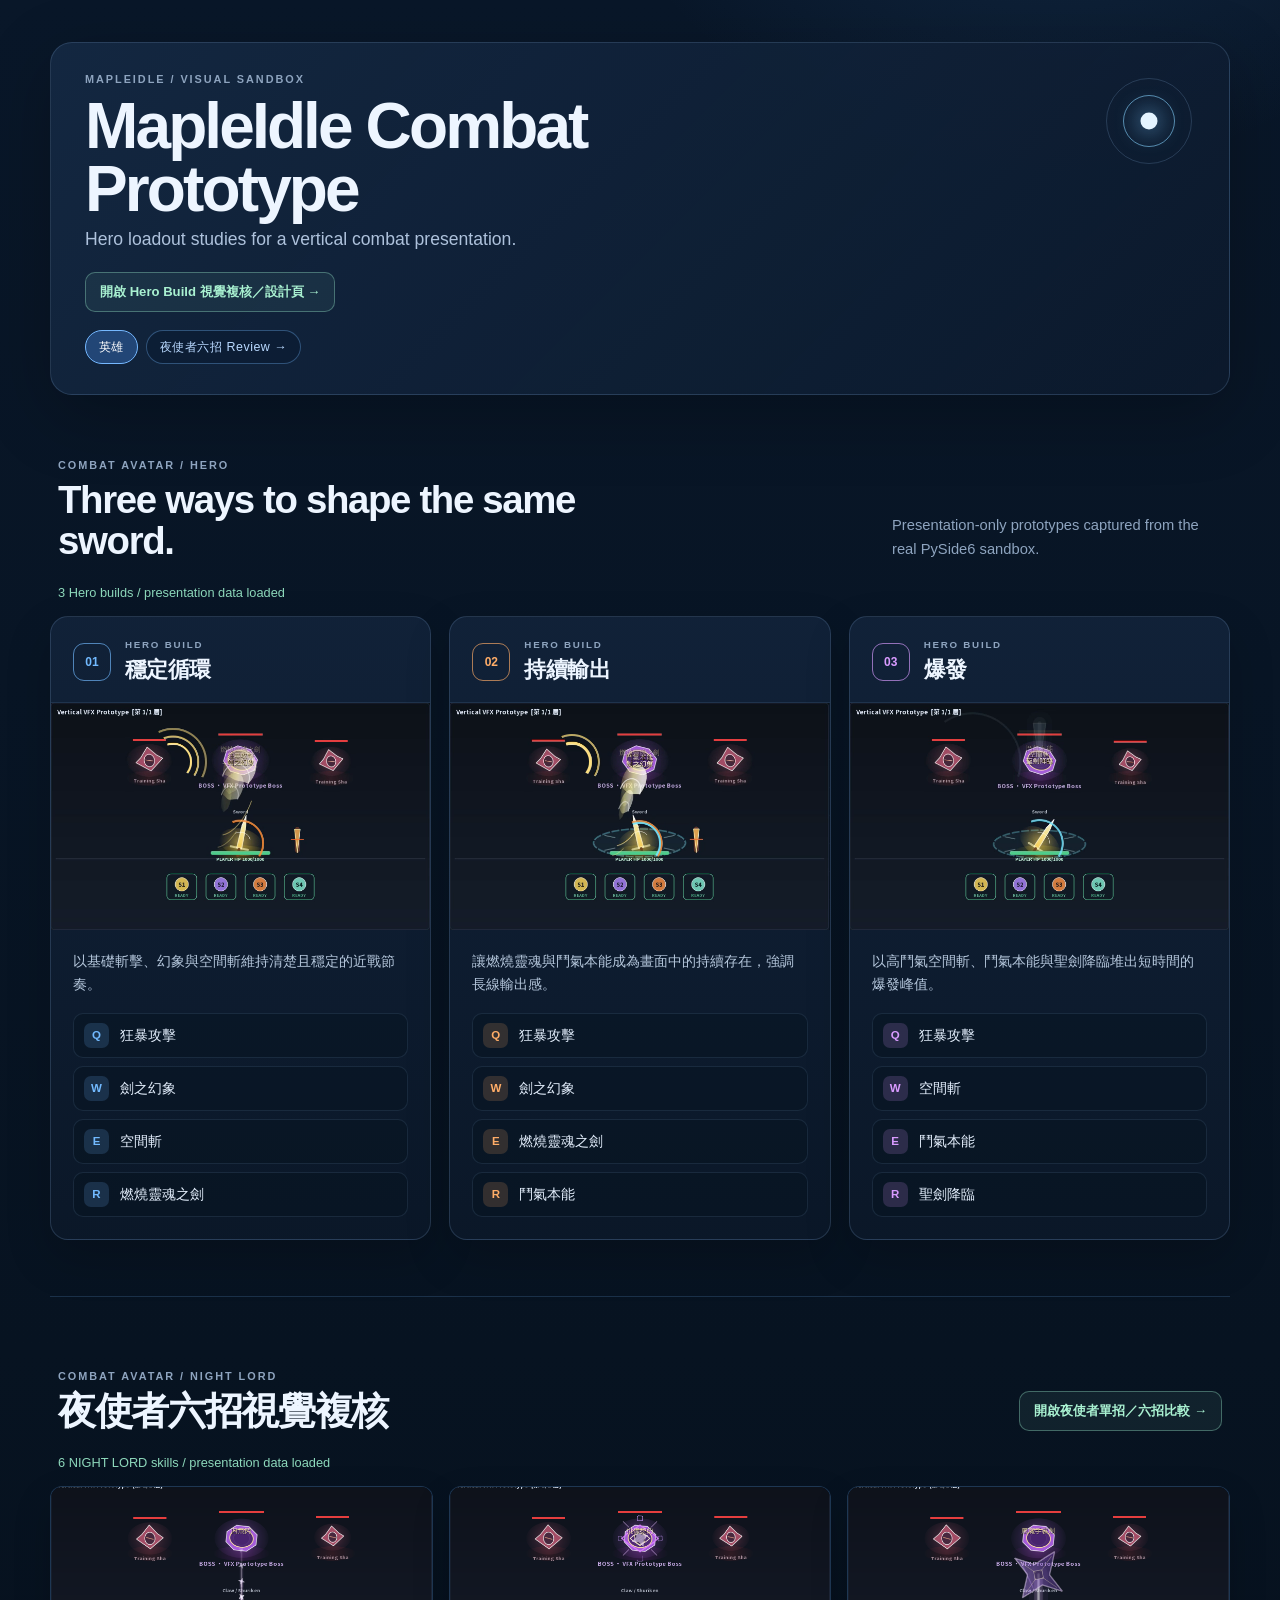
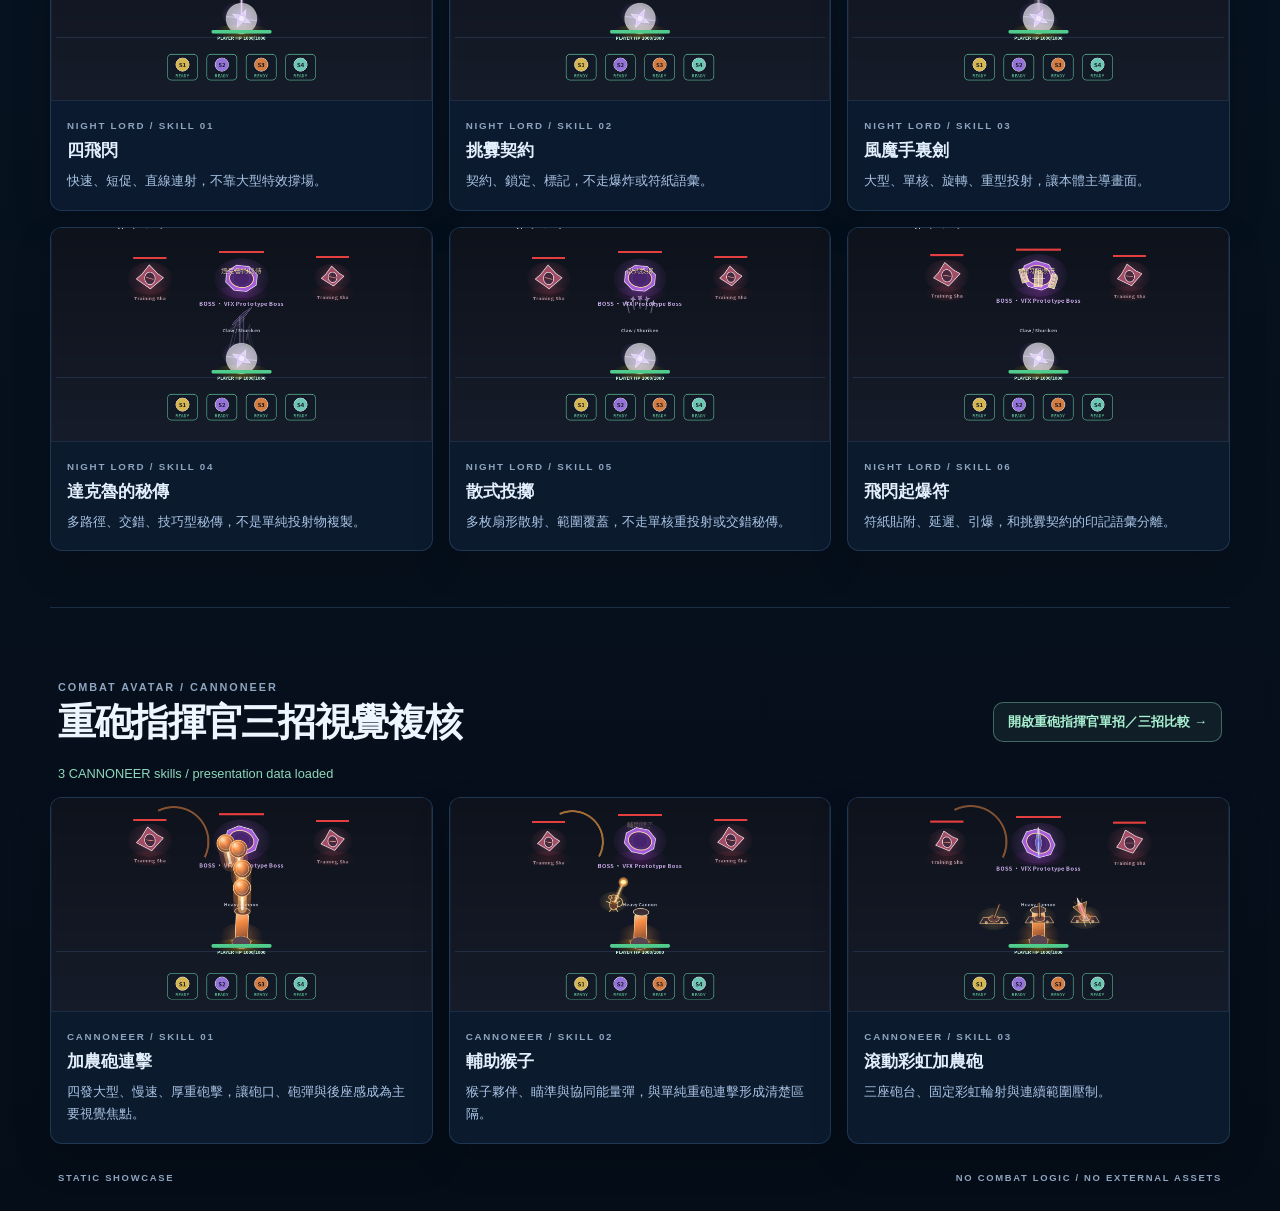
==== commit 2a06f713: "fix: make showcase mobile layout responsive" ====
--- a/showcase/index.html
+++ b/showcase/index.html
@@ -6,6 +6,40 @@
     <meta name="theme-color" content="#081321">
     <title>MapleIdle Combat Prototype</title>
     <link rel="stylesheet" href="./style.css">
+    <style>
+      @media (max-width: 640px) {
+        .page-shell,
+        .site-header,
+        .showcase-intro,
+        .build-grid,
+        .night-lord-entry {
+          min-width: 0;
+          max-width: 100%;
+        }
+
+        .page-shell {
+          width: min(calc(100% - 24px), 366px);
+          margin-left: 12px;
+          margin-right: 0;
+        }
+
+        .site-header > div,
+        .showcase-intro > div,
+        .showcase-intro .intro-copy,
+        .site-header h1,
+        .site-header .lede,
+        .showcase-intro h2 {
+          min-width: 0;
+          max-width: 100%;
+          overflow-wrap: anywhere;
+          word-break: normal;
+        }
+
+        .showcase-intro h2 {
+          font-size: clamp(1.45rem, 7vw, 2.25rem);
+        }
+      }
+    </style>
   </head>
   <body>
     <main class="page-shell">
